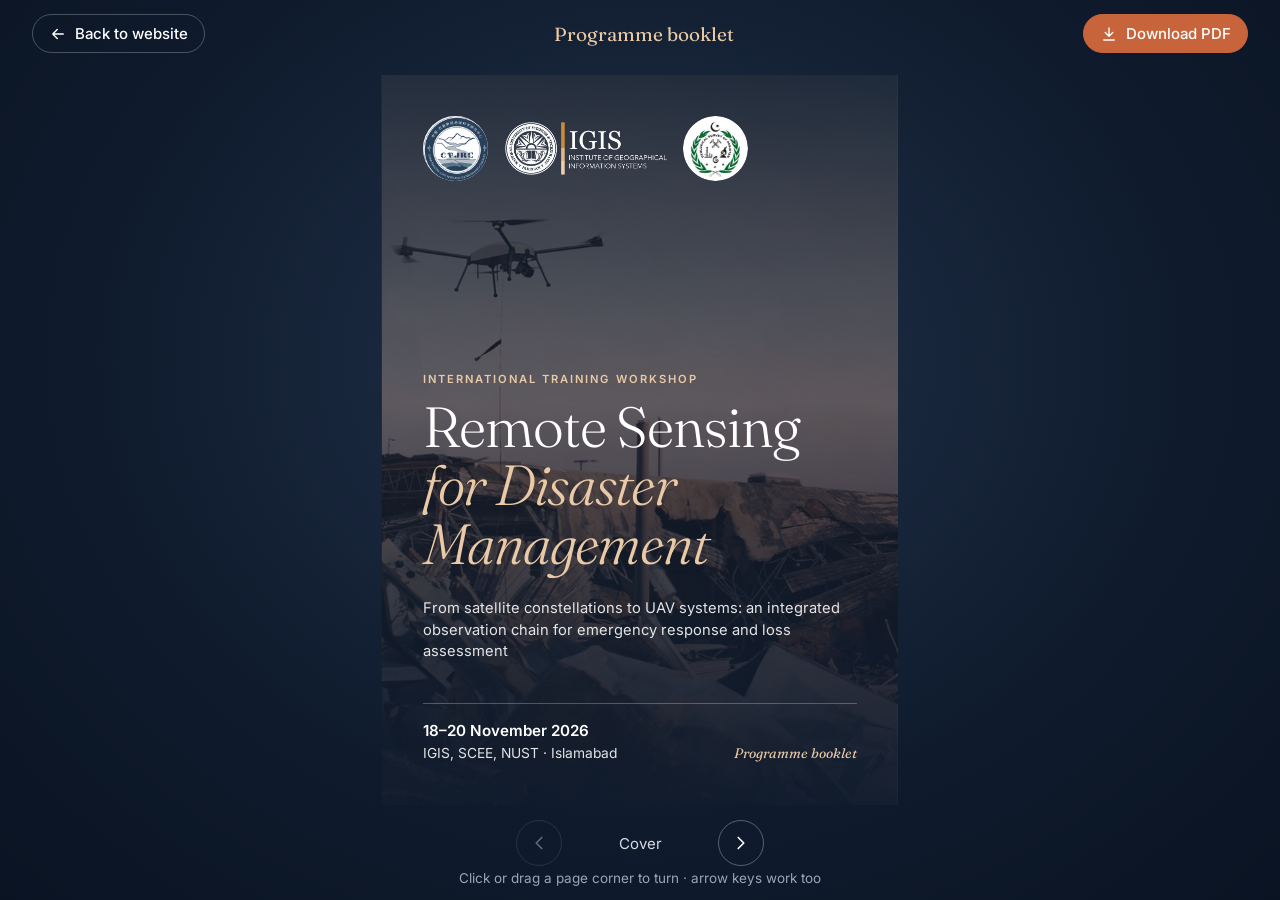
==== booklet/index.html @ c7e0abee "Add the Geological Survey of Pakistan logo Shown as a round seal beside the CPJRC and IGIS logos in " ====
<!DOCTYPE html>
<html lang="en">
<head>
  <meta charset="UTF-8">
  <meta name="viewport" content="width=device-width, initial-scale=1">
  <title>Programme Booklet · Remote Sensing for Disaster Management 2026</title>
  <meta name="description" content="Flip through the programme booklet for the SCEE-IGIS, NUST × CPJRC training workshop on Remote Sensing for Disaster Management, 18–20 November 2026.">
  <meta name="theme-color" content="#0f1b2d">
  <link rel="icon" href="../assets/cpjrc-logo.png">
  <link rel="preconnect" href="https://fonts.googleapis.com">
  <link rel="preconnect" href="https://fonts.gstatic.com" crossorigin>
  <link href="https://fonts.googleapis.com/css2?family=Fraunces:ital,opsz,wght@0,9..144,300;0,9..144,400;0,9..144,500;1,9..144,300;1,9..144,400&family=Inter:wght@400;500;600&display=swap" rel="stylesheet">
  <link rel="stylesheet" href="booklet.css">
  <script src="vendor/page-flip.browser.js" defer></script>
  <script src="booklet.js" defer></script>
</head>
<body>
  <header class="bar">
    <a class="bar__back" href="../#programme">
      <svg viewBox="0 0 24 24" aria-hidden="true"><path d="M19 12H5m6 6-6-6 6-6"/></svg>
      <span>Back to website</span>
    </a>
    <p class="bar__title">Programme booklet</p>
    <a class="bar__pdf" href="programme-booklet.pdf" download>
      <svg viewBox="0 0 24 24" aria-hidden="true"><path d="M12 4v11m-5-5 5 5 5-5M5 20h14"/></svg>
      <span>Download PDF</span>
    </a>
  </header>

  <main class="stage">
    <div class="book-frame">
    <div class="book" id="book">

      <!-- 1 · Cover -->
      <section class="page page--cover" data-density="hard">
        <div class="page__in">
          <div class="cover__logos">
            <img src="../assets/cpjrc-logo.png" alt="CPJRC logo">
            <img src="../assets/igis-logo-white.png" alt="IGIS, NUST logo">
            <img class="logo-gsp" src="../assets/gsp-logo.png" alt="GSP, Geological Survey of Pakistan logo">
          </div>
          <p class="cover__eyebrow">International Training Workshop</p>
          <h1 class="cover__title">Remote Sensing <em>for Disaster Management</em></h1>
          <p class="cover__sub">From satellite constellations to UAV systems: an integrated observation chain for emergency response and loss assessment</p>
          <div class="cover__foot">
            <p><b>18–20 November 2026</b><br>IGIS, SCEE, NUST · Islamabad</p>
            <p class="cover__tag">Programme booklet</p>
          </div>
        </div>
      </section>

      <!-- 2 · Welcome -->
      <section class="page">
        <div class="page__in">
          <p class="kicker">Welcome</p>
          <h2>Two scales. One observation chain.</h2>
          <p class="lede">During a monsoon flood, responders need two answers at once: <em>how far has the water spread, and who is affected?</em> Then: <em>which embankments breached, which bridges failed, how many homes are lost?</em></p>
          <blockquote>No single sensing platform can address both. Used in a deliberate sequence, satellites and UAVs create an observation chain far more effective than either alone.</blockquote>
          <p>Over two and a half days you will work through that chain, using openly licensed satellite data, browser-based cloud computing and standard commercial UAVs, all reproducible with equipment ordinarily available to a Pakistani institution.</p>
          <h3>By the close of Day 3 you will have produced</h3>
          <ol class="produce">
            <li><b>A flood extent map</b> from Sentinel-1 SAR</li>
            <li><b>An exposure table</b> of population, cropland and roads</li>
            <li><b>A UAV orthomosaic and DSM</b> from imagery you helped fly</li>
            <li><b>A damage assessment</b> quantified from that model</li>
            <li><b>A rapid situation brief</b> for an emergency operations centre</li>
          </ol>
        </div>
        <footer class="folio"><span>2</span><span>Welcome</span></footer>
      </section>

      <!-- 3 · At a glance -->
      <section class="page">
        <div class="page__in">
          <p class="kicker">Programme at a glance</p>
          <h2>From the wide view to the close-up.</h2>
          <div class="glance">
            <div class="glance__day">
              <p class="glance__num">01</p>
              <div>
                <p class="glance__date">Wednesday 18 November · 08:30–17:00</p>
                <h3>Foundations, wide-area assessment &amp; mission design</h3>
                <p>Modules 1–3 · Lab 0 · Lab 1A/1B flood mapping and exposure · Lab 2 flight planning</p>
              </div>
            </div>
            <div class="glance__day">
              <p class="glance__num">02</p>
              <div>
                <p class="glance__date">Thursday 19 November · 08:30–17:00</p>
                <h3>Field operations &amp; UAV data processing</h3>
                <p>Field flights at the NUST field site · Lab 3A photogrammetry · Lab 3B 3D modelling and damage quantification</p>
              </div>
            </div>
            <div class="glance__day">
              <p class="glance__num">03</p>
              <div>
                <p class="glance__date">Friday 20 November · 09:00–12:15</p>
                <h3>Integration, case studies &amp; rapid-response simulation</h3>
                <p>Module 4 · three Pakistani case studies · capstone simulation · closing and certificates</p>
              </div>
            </div>
          </div>
          <dl class="facts">
            <div><dt>2½</dt><dd>days</dd></div>
            <div><dt>15</dt><dd>contact hours</dd></div>
            <div><dt>30</dt><dd>participants</dd></div>
            <div><dt>4</dt><dd>expert lecturers</dd></div>
          </dl>
        </div>
        <footer class="folio"><span>3</span><span>At a glance</span></footer>
      </section>

      <!-- 4 · Day 1 morning -->
      <section class="page">
        <div class="page__in">
          <p class="kicker">Day 1 · Wednesday 18 November</p>
          <h2>Foundations &amp; wide-area assessment <span class="h2-sub">Morning</span></h2>
          <ol class="sched">
            <li class="sched__break"><time>08:30</time><div><b>Registration and tea</b><p>Badge collection, laptop check and Earth Engine login verification.</p></div></li>
            <li><time>09:00</time><div><b>Opening ceremony</b><p>Welcome address, inauguration and course objectives.</p></div></li>
            <li><time>09:20</time><div><b>Module 1 · Foundations of remote sensing across scales</b><p>Passive and active sensing; the resolution quartet; swath versus resolution; what “large-scale” changes; the observation continuum from satellites to ground surveys; Earth observation across the disaster management cycle.</p></div></li>
            <li><time>10:10</time><div><b>Module 2 · Data access and international emergency mapping</b><p>Sentinel, Landsat, MODIS, VIIRS, GPM IMERG and global DEMs; Analysis-Ready Data; Copernicus Data Space and the Earth Engine catalogue; the International Charter, Copernicus EMS, Sentinel Asia and UN-SPIDER, and how a Pakistani agency requests activation.</p></div></li>
            <li class="sched__break"><time>10:55</time><div><b>Tea break</b></div></li>
            <li><time>11:10</time><div><b>Module 3 · UAV systems, regulation and payloads</b><p>UAV system composition; fixed-wing, multirotor and VTOL platforms; optical, multispectral, thermal and LiDAR payloads; regulations, authorities and operating procedures in Pakistan.</p></div></li>
            <li class="sched__break"><time>12:00</time><div><b>Lunch and prayers</b></div></li>
          </ol>
        </div>
        <footer class="folio"><span>4</span><span>Day 1</span></footer>
      </section>

      <!-- 5 · Day 1 afternoon -->
      <section class="page">
        <div class="page__in">
          <p class="kicker">Day 1 · Wednesday 18 November</p>
          <h2>Mapping the flood &amp; planning the flight <span class="h2-sub">Afternoon</span></h2>
          <ol class="sched">
            <li><time>13:30</time><div><b>Lab 0 · Environment check</b><p>Earth Engine Code Editor orientation, shared scripts, a first run and login troubleshooting. Offline data package for anyone without access.</p></div></li>
            <li><time>14:00</time><div><b>Lab 1A · Rapid flood mapping from Sentinel-1 SAR</b><p>Pre- and post-event VV imagery, speckle filtering, change-detection ratio and thresholding, terrain masking with slope and HAND. Output: flood extent for the 2022 Sindh floods.</p></div></li>
            <li class="sched__break"><time>15:30</time><div><b>Tea break</b></div></li>
            <li><time>15:45</time><div><b>Lab 1B · Exposure and impact quantification</b><p>Flood extent against WorldPop, ESA WorldCover and OpenStreetMap to build a district-wise exposure table; error sources and where they justify an aerial survey.</p></div></li>
            <li><time>16:20</time><div><b>Lab 2 · Flight planning and mission design</b><p>Area, sensor, overlap, ground sample distance and safety; avoiding restricted airspace; altitude, speed and route generation. Each group plans the mission it flies on Day 2.</p></div></li>
            <li class="sched__break"><time>17:00</time><div><b>Close of Day 1</b><p>Field safety and pre-flight briefing issued.</p></div></li>
          </ol>
        </div>
        <footer class="folio"><span>5</span><span>Day 1</span></footer>
      </section>

      <!-- 6 · Day 2 -->
      <section class="page">
        <div class="page__in">
          <p class="kicker">Day 2 · Thursday 19 November</p>
          <h2>Field operations &amp; UAV data processing</h2>
          <ol class="sched">
            <li><time>08:30</time><div><b>Transfer and pre-flight briefing</b><p>To the NUST field site. Airspace, weather and safety limits, crew roles and go/no-go; aircraft checks and ground control layout.</p></div></li>
            <li class="sched__field"><time>09:00</time><div><b>Field practical · UAV flight operations</b><p>Supervised stations: manual handling, emergency take-off and landing, return-to-home; the planned mission; orthophoto, oblique and thermal acquisition; GCP survey.</p></div></li>
            <li><time>11:30</time><div><b>Data offload and quality check</b><p>Coverage, overlap and image quality; flight log; transfer to workstations.</p></div></li>
            <li class="sched__break"><time>12:00</time><div><b>Lunch and prayers</b><p>Return to IGIS.</p></div></li>
            <li><time>13:30</time><div><b>Lab 3A · Photogrammetric processing</b><p>POS data, pre-processing, alignment, dense reconstruction, DSM and orthomosaic, georeferencing and accuracy.</p></div></li>
            <li class="sched__break"><time>15:15</time><div><b>Tea break</b></div></li>
            <li><time>15:30</time><div><b>Lab 3B · 3D modelling and damage quantification</b><p>Oblique modelling; change detection between epochs; landslide displacement; building damage and road length, reconciled with the Lab 1 exposure table.</p></div></li>
          </ol>
          <p class="aside">If weather or airspace prevents flying, a pre-flown reference dataset keeps the labs on schedule.</p>
        </div>
        <footer class="folio"><span>6</span><span>Day 2</span></footer>
      </section>

      <!-- 7 · Day 3 -->
      <section class="page">
        <div class="page__in">
          <p class="kicker">Day 3 · Friday 20 November · half day</p>
          <h2>Integration, case studies &amp; rapid response</h2>
          <ol class="sched">
            <li><time>09:00</time><div><b>Module 4 · Integrating the observation chain</b><p>Nested assessment from satellite screening to UAV tasking and ground validation; handover points, authority and latency; uncertainty and defensible figures.</p></div></li>
            <li><time>09:35</time><div><b>Applied case studies</b><p>Attabad Lake flood risk · Shisper Lake GLOF with HEC-RAS 2D · Jhang riverine flooding, ENSO and the monsoon.</p></div></li>
            <li class="sched__break"><time>10:15</time><div><b>Tea break</b><p>Scenario cards and data packages distributed.</p></div></li>
            <li class="sched__field"><time>10:30</time><div><b>Capstone · Rapid-response simulation</b><p>Six groups, 45 minutes, a four-slide brief: event footprint, exposure table, UAV tasking plan and confidence statement. Scenarios include Dera Ghazi Khan floods, a Hunza GLOF, a Muzaffarabad earthquake, Tharparkar drought, Karachi urban flooding and Sindh reconstruction.</p></div></li>
            <li><time>11:45</time><div><b>Communication, summary and closing</b><p>Pak-NSDI and data sharing; self-study packages and online clinic; remarks by dignitaries, certificates and group photograph.</p></div></li>
            <li class="sched__break"><time>12:15</time><div><b>Close</b><p>Ahead of Friday congregational prayers.</p></div></li>
          </ol>
        </div>
        <footer class="folio"><span>7</span><span>Day 3</span></footer>
      </section>

      <!-- 8 · Learning outcomes -->
      <section class="page">
        <div class="page__in">
          <p class="kicker">Learning outcomes</p>
          <h2>What you’ll be able to do.</h2>
          <ol class="outcomes">
            <li>Choose platform, sensor and resolution for a hazard and reporting scale.</li>
            <li>Access free satellite archives and request international emergency mapping.</li>
            <li>Map flood extent from Sentinel-1 SAR and quantify exposure.</li>
            <li>Select a UAV platform and payload against mission requirements.</li>
            <li>Follow Pakistan’s UAV regulations, permissions and flight-safety procedures.</li>
            <li>Plan and fly a survey mission for orthophoto, oblique and thermal data.</li>
            <li>Process imagery to an orthomosaic, a DSM and an oblique 3D model.</li>
            <li>Quantify damage and reconcile it with satellite exposure estimates.</li>
            <li>Design a nested multi-scale workflow with stated uncertainty.</li>
            <li>Deliver a rapid situation brief under time pressure.</li>
          </ol>
        </div>
        <footer class="folio"><span>8</span><span>Outcomes</span></footer>
      </section>

      <!-- 9 · Expert lecturers -->
      <section class="page">
        <div class="page__in">
          <p class="kicker">Expert lecturers</p>
          <h2>Your lecturers.</h2>
          <ul class="people">
            <li><span class="mono">NY</span><div><b>Dr. NIE Yong</b><i>Professor · Institute of Mountain Hazards and Environment (IMHE), CAS</i><p>Director, Mountain Science Data Center. Glacier and glacial lake hazards and remote sensing; 50+ papers including ESI highly cited work; risk assessment for the China–Pakistan Economic Corridor.</p></div></li>
            <li><span class="mono">WW</span><div><b>Engr. WANG Wen</b><i>Assistant Engineer · Mountain Science Data Center, IMHE, CAS</i><p>Remote sensing for mountain hazards and the cryosphere; extensive UAV fieldwork and processing, from flight planning to orthomosaics, DEMs and 3D models.</p></div></li>
            <li><img class="mono" src="../assets/people/javed-iqbal.jpg" alt="Dr. Javed Iqbal"><div><b>Dr. Javed Iqbal</b><i>Professor · SCEE – IGIS, NUST</i><p>Three decades in GIS, remote sensing and hazard mapping of landslides, glacier avalanches and flash floods; 200+ scholarly contributions.</p></div></li>
            <li><span class="mono">SK</span><div><b>Dr. Shahid Nawaz Khan</b><i>Assistant Professor · SCEE – IGIS, NUST</i><p>Explainable machine learning for Earth observation, SAR–optical fusion, Earth Engine and UAV remote sensing; FAA Part 107 remote pilot.</p></div></li>
          </ul>
        </div>
        <footer class="folio"><span>9</span><span>Lecturers</span></footer>
      </section>

      <!-- 10 · Before you arrive -->
      <section class="page">
        <div class="page__in">
          <p class="kicker">Before you arrive</p>
          <h2>Come ready to work.</h2>
          <p>The schedule is compressed, so there is no slack to recover from a failed login on the day.</p>
          <ul class="check">
            <li><b>Google Earth Engine access</b> registered and verified with a linked Cloud project. Allow 7–10 days.</li>
            <li><b>Laptop with Google Chrome.</b></li>
            <li><b>QGIS 3.34 LTR</b> installed, with 5 GB free disk space.</li>
            <li><b>UAV ground-station app</b> on a charged phone or tablet, with a cable.</li>
            <li><b>Field clothing for Day 2:</b> closed-toe shoes, sun protection and a hat.</li>
            <li><b>Pre-reading pack</b>, circulated two weeks ahead.</li>
            <li><b>Signed field-safety acknowledgement</b>, handed in at registration.</li>
          </ul>
        </div>
        <footer class="folio"><span>10</span><span>Preparation</span></footer>
      </section>

      <!-- 11 · Venue & notes -->
      <section class="page">
        <div class="page__in">
          <p class="kicker">Venue &amp; contact</p>
          <h2>Where to find us.</h2>
          <div class="places">
            <div><i>Lectures &amp; labs · all three days</i><b>Institute of Geographical Information Systems</b><p>SCEE, NUST Sector H-12, Islamabad 44000</p></div>
            <div><i>UAV flights · Day 2 morning</i><b>NUST Field Site</b><p>Near the Saddle Club, NUST H-12 · transfer from IGIS at 08:30</p></div>
          </div>
          <p class="contact"><b>NUST_CPJRC_WRKSHP@igis.nust.edu.pk</b><br>051 886 4479</p>
          <p class="notes__label">Notes</p>
          <div class="notes" aria-hidden="true"></div>
        </div>
        <footer class="folio"><span>11</span><span>Venue</span></footer>
      </section>

      <!-- 12 · Back cover -->
      <section class="page page--cover page--back" data-density="hard">
        <div class="page__in">
          <p class="back__label">Jointly organized by</p>
          <div class="cover__logos cover__logos--back">
            <img src="../assets/cpjrc-logo.png" alt="CPJRC logo">
            <img src="../assets/igis-logo-white.png" alt="IGIS, NUST logo">
            <img class="logo-gsp" src="../assets/gsp-logo.png" alt="GSP, Geological Survey of Pakistan logo">
          </div>
          <p class="back__line">China–Pakistan Joint Research Center on Earth Sciences<br>Institute of Geographical Information Systems, School of Civil and Environmental Engineering, NUST<br>Geological Survey of Pakistan</p>
          <p class="back__url">nustcpjrcworkshopseries.github.io</p>
        </div>
      </section>

    </div>
    </div>
  </main>

  <nav class="controls" aria-label="Booklet pages">
    <button type="button" id="prev" aria-label="Previous page"><svg viewBox="0 0 24 24" aria-hidden="true"><path d="m15 18-6-6 6-6"/></svg></button>
    <p id="pageinfo" aria-live="polite">Cover</p>
    <button type="button" id="next" aria-label="Next page"><svg viewBox="0 0 24 24" aria-hidden="true"><path d="m9 18 6-6-6-6"/></svg></button>
  </nav>
  <p class="hint">Click or drag a page corner to turn · arrow keys work too</p>
</body>
</html>
---- booklet/booklet.css ----
/* ==========================================================
   Programme booklet — flipbook + print
   Text inside pages is sized in cqw so it scales with the page.
   ========================================================== */

:root {
  --ink: #0f1b2d;
  --ink-2: #1c2b42;
  --text: #2a3445;
  --muted: #525d6b;
  --line: #e4e0d8;
  --paper: #fdfbf7;
  --accent: #c8643b;
  --accent-dark: #a94f2b;
  --accent-soft: #f6e3d7;
  --sand: #e9c9a6;
  --serif: "Fraunces", Georgia, "Times New Roman", serif;
  --sans: "Inter", system-ui, -apple-system, "Segoe UI", Roboto, sans-serif;
}

*, *::before, *::after { box-sizing: border-box; }

html, body { margin: 0; height: 100%; }
body {
  font-family: var(--sans); color: #e6e9ef;
  background: radial-gradient(ellipse at 50% 40%, #22324b 0%, #0f1b2d 60%, #0a1322 100%) fixed;
  display: flex; flex-direction: column; min-height: 100dvh; overflow-x: hidden;
  -webkit-font-smoothing: antialiased;
}
svg { fill: none; stroke: currentColor; stroke-width: 1.8; stroke-linecap: round; stroke-linejoin: round; }

/* ---------- Top bar ---------- */
.bar { display: flex; align-items: center; justify-content: space-between; gap: 12px; padding: 14px clamp(16px, 3vw, 32px); }
.bar a { display: inline-flex; align-items: center; gap: 8px; color: #fff; text-decoration: none; font-size: 15px; font-weight: 500; padding: 9px 16px; border-radius: 999px; border: 1px solid rgba(255,255,255,.25); transition: background .2s, border-color .2s; }
.bar a:hover { background: rgba(255,255,255,.08); border-color: rgba(255,255,255,.5); }
.bar a svg { width: 18px; height: 18px; }
.bar .bar__pdf { background: var(--accent); border-color: var(--accent); }
.bar .bar__pdf:hover { background: var(--accent-dark); border-color: var(--accent-dark); }
.bar__title { margin: 0; font-family: var(--serif); font-size: 19px; color: var(--sand); }

/* ---------- Stage ---------- */
.stage { flex: 1; display: grid; place-items: center; padding: 8px 16px; min-height: 0; }
.book-frame {
  /* two A5 pages side by side, fitted to the viewport; the flipbook fills this width */
  width: min(calc(100vw - 32px), calc((100dvh - 170px) * 1.414), 1240px);
  transition: transform .7s ease;
}
/* centre the closed book on its front and back covers */
.book-frame.is-start { transform: translateX(-25%); }
.book-frame.is-end { transform: translateX(25%); }

.controls { display: flex; align-items: center; justify-content: center; gap: 18px; padding: 10px 0 4px; }
.controls button { width: 46px; height: 46px; border-radius: 50%; border: 1px solid rgba(255,255,255,.3); background: transparent; color: #fff; cursor: pointer; display: grid; place-items: center; transition: background .2s; }
.controls button:hover:not(:disabled) { background: rgba(255,255,255,.1); }
.controls button:disabled { opacity: .35; cursor: default; }
.controls svg { width: 22px; height: 22px; }
.controls p { margin: 0; min-width: 120px; text-align: center; font-size: 15px; color: #d6dbe3; font-variant-numeric: tabular-nums; }
.hint { margin: 0 0 14px; text-align: center; font-size: 13.5px; color: #9aa5b5; }

/* single pages on tall screens (phones, portrait tablets) */
@media (orientation: portrait) {
  .book-frame { width: min(calc(100vw - 24px), calc((100dvh - 170px) / 1.414), 640px); }
}

@media (max-width: 700px) {
  .bar a span { display: none; }
  .bar a { padding: 10px; }
  .hint { display: none; }
}

/* ---------- Pages ---------- */
.page {
  background: var(--paper); color: var(--text);
  container-type: size; overflow: hidden; position: relative;
}
.page__in { position: absolute; inset: 0; padding: 7.5cqw 7.5cqw 10cqw; font-size: 2.55cqw; line-height: 1.45; }

/* subtle gutter shading so spreads read like paper */
.page:not(.page--cover)::after { content: ""; position: absolute; inset: 0; pointer-events: none; }
.stf__item.--left .page:not(.page--cover)::after, .page.--left:not(.page--cover)::after { background: linear-gradient(270deg, rgba(15,27,45,.10), rgba(15,27,45,0) 8%); }
.stf__item.--right .page:not(.page--cover)::after, .page.--right:not(.page--cover)::after { background: linear-gradient(90deg, rgba(15,27,45,.10), rgba(15,27,45,0) 8%); }

.page h2 { font-family: var(--serif); font-weight: 400; color: var(--ink); font-size: 2.3em; line-height: 1.1; letter-spacing: -.01em; margin: 0 0 .7em; }
.h2-sub { display: block; font-family: var(--sans); font-size: .4em; letter-spacing: .14em; text-transform: uppercase; color: var(--accent); font-weight: 600; margin-top: .55em; }
.page h3 { font-size: .82em; letter-spacing: .14em; text-transform: uppercase; color: var(--ink); font-weight: 600; margin: 1.6em 0 .8em; }
.page p { margin: 0 0 .8em; }
.page b { color: var(--ink); font-weight: 600; }
.kicker { font-size: .8em; letter-spacing: .16em; text-transform: uppercase; color: var(--accent); font-weight: 600; margin-bottom: 1em !important; }

.folio { position: absolute; left: 7.5cqw; right: 7.5cqw; bottom: 4.5cqw; display: flex; justify-content: space-between; font-size: 2.1cqw; color: #8a93a0; letter-spacing: .08em; text-transform: uppercase; border-top: 1px solid var(--line); padding-top: 1.6cqw; }
.folio span:first-child { font-family: var(--serif); font-size: 1.2em; letter-spacing: 0; color: var(--accent); }

/* Welcome */
.lede { font-size: 1.08em; }
.lede em { font-family: var(--serif); font-style: italic; color: var(--ink); }
.page blockquote { margin: 1em 0 1.1em; padding-left: 1em; border-left: 2px solid var(--accent); font-family: var(--serif); font-size: 1.22em; line-height: 1.4; color: var(--ink); }
.produce { list-style: none; counter-reset: p; margin: 0; padding: 0; }
.produce li { counter-increment: p; position: relative; padding: .45em 0 .45em 2.2em; border-top: 1px solid var(--line); }
.produce li::before { content: counter(p); position: absolute; left: 0; top: .32em; width: 1.6em; height: 1.6em; border-radius: 50%; border: 1px solid var(--accent); color: var(--accent); font-family: var(--serif); display: grid; place-items: center; font-size: .9em; }

/* At a glance */
.glance__day { display: grid; grid-template-columns: 3.2em 1fr; gap: .4em; padding: 1em 0; border-top: 1px solid var(--line); }
.glance__num { font-family: var(--serif); font-weight: 300; font-size: 2.4em; line-height: .9; color: var(--accent); margin: 0 !important; }
.glance__date { font-size: .82em; letter-spacing: .06em; text-transform: uppercase; color: var(--accent-dark); font-weight: 600; margin-bottom: .3em !important; }
.glance h3 { font-family: var(--serif); font-size: 1.25em; letter-spacing: 0; text-transform: none; font-weight: 500; margin: 0 0 .35em; line-height: 1.25; }
.glance__day p:last-child { color: var(--muted); font-size: .95em; margin: 0; }
.facts { display: grid; grid-template-columns: repeat(4, 1fr); margin: 1.2em 0 0; border-top: 1px solid var(--line); padding-top: 1em; }
.facts div { text-align: center; }
.facts dt { font-family: var(--serif); font-weight: 300; font-size: 2.2em; color: var(--accent); line-height: 1; }
.facts dd { margin: .3em 0 0; font-size: .85em; color: var(--muted); }

/* Schedules */
.sched { list-style: none; margin: 0; padding: 0; }
.sched li { display: grid; grid-template-columns: 3.7em 1fr; gap: .6em; padding: .52em 0; border-top: 1px solid var(--line); }
.sched time { font-variant-numeric: tabular-nums; font-weight: 600; color: var(--accent-dark); font-size: .95em; padding-top: .05em; }
.sched b { display: block; line-height: 1.3; }
.sched p { margin: .2em 0 0; color: var(--muted); font-size: .9em; line-height: 1.42; }
.sched__break { color: var(--muted); }
.sched__break b { color: var(--muted); font-weight: 500; }
.sched__break time { color: #8a93a0; font-weight: 500; }
.sched__field { background: linear-gradient(90deg, var(--accent-soft), rgba(246,227,215,0) 85%); margin: 0 -.6em; padding-left: .6em !important; padding-right: .6em !important; border-radius: 6px; }
.aside { margin-top: .6em !important; font-size: .88em; color: var(--muted); font-style: italic; }

/* Outcomes */
.outcomes { list-style: none; counter-reset: o; margin: 0; padding: 0; }
.outcomes li { counter-increment: o; position: relative; padding: .62em 0 .62em 2.4em; border-top: 1px solid var(--line); }
.outcomes li::before { content: counter(o, decimal-leading-zero); position: absolute; left: 0; top: .42em; font-family: var(--serif); font-size: 1.3em; color: var(--accent); }

/* People */
.people { list-style: none; margin: 0; padding: 0; }
.people li { display: grid; grid-template-columns: 4.6em 1fr; gap: 1em; align-items: start; padding: .9em 0; border-top: 1px solid var(--line); }
/* avatar: photo or initials, 4.6em across */
.people .mono { width: 4.6em; height: 4.6em; border-radius: 50%; background: var(--accent-soft); color: var(--accent-dark); display: grid; place-items: center; font-family: var(--serif); object-fit: cover; object-position: center 30%; }
.people span.mono { font-size: 1.5em; width: 3.07em; height: 3.07em; }
.people b { display: block; font-family: var(--serif); font-weight: 500; font-size: 1.25em; }
.people i { display: block; font-style: normal; font-size: .88em; color: var(--accent-dark); margin: .15em 0 .35em; }
.people p { margin: 0; font-size: .92em; color: var(--muted); }

/* Checklist */
.check { list-style: none; margin: 1em 0 0; padding: 0; }
.check li { position: relative; padding: .62em 0 .62em 2.1em; border-top: 1px solid var(--line); }
.check li::before { content: ""; position: absolute; left: 0; top: .72em; width: 1.2em; height: 1.2em; border: 1.5px solid var(--accent); border-radius: .3em; }

/* Venue */
.places { display: grid; gap: .2em; }
.places div { padding: .8em 0; border-top: 2px solid var(--ink); }
.places i { display: block; font-style: normal; font-size: .78em; letter-spacing: .12em; text-transform: uppercase; color: var(--accent); font-weight: 600; margin-bottom: .3em; }
.places b { display: block; font-family: var(--serif); font-weight: 500; font-size: 1.25em; }
.places p { margin: .2em 0 0; color: var(--muted); }
.contact { margin-top: .8em !important; padding: .8em 1em; background: var(--accent-soft); border-radius: .6em; font-size: .95em; }
.notes__label { margin: 1.3em 0 .2em !important; font-size: .8em; letter-spacing: .16em; text-transform: uppercase; color: var(--accent); font-weight: 600; }
.notes { height: 9em; background: repeating-linear-gradient(180deg, transparent 0 1.75em, #d9d2c5 1.75em calc(1.75em + 1px)); }

/* ---------- Covers ---------- */
.page--cover { background: var(--ink); color: #fff; }
.page--cover:not(.page--back) {
  background:
    linear-gradient(180deg, rgba(15,27,45,.9) 0%, rgba(15,27,45,.62) 45%, rgba(15,27,45,.97) 100%),
    url("../assets/hero.jpg") 35% 30% / cover no-repeat, var(--ink);
}
.page--cover .page__in { display: flex; flex-direction: column; padding: 8cqw; }
.cover__logos { display: flex; gap: 4.5cqw; align-items: center; align-self: flex-start; }
.cover__logos img { height: 12.5cqw; width: auto; }
.cover__logos img:first-child { border-radius: 50%; background: #fff; }
.cover__logos img + img { height: 10.5cqw; }
.cover__logos { gap: 3.2cqw; }
.cover__logos img.logo-gsp { height: 12.5cqw; border-radius: 50%; }
.cover__eyebrow { margin: auto 0 1em !important; font-size: .85em; letter-spacing: .18em; text-transform: uppercase; color: var(--sand); font-weight: 600; }
.cover__title { font-family: var(--serif); font-weight: 300; font-size: 4.3em; line-height: 1.03; letter-spacing: -.02em; margin: 0 0 .45em; color: #fff; }
.cover__title em { display: block; font-style: italic; color: var(--sand); }
.cover__sub { font-size: 1.12em; color: rgba(255,255,255,.88); max-width: 30em; }
.cover__foot { display: flex; justify-content: space-between; align-items: flex-end; gap: 1em; margin-top: 2.2em; padding-top: 1.2em; border-top: 1px solid rgba(255,255,255,.25); }
.cover__foot p { margin: 0; font-size: 1.05em; line-height: 1.5; color: rgba(255,255,255,.88); }
.cover__foot b { color: #fff; font-weight: 600; font-size: 1.1em; }
.cover__tag { font-family: var(--serif); font-style: italic; color: var(--sand) !important; }

.page--back .page__in { justify-content: center; align-items: center; text-align: center; }
.back__label { font-size: .85em; letter-spacing: .18em; text-transform: uppercase; color: var(--sand); font-weight: 600; margin-bottom: 1.4em !important; }
.cover__logos--back { align-self: center; }
.back__line { margin-top: 1.8em !important; color: rgba(255,255,255,.85); font-size: .98em; line-height: 1.6; max-width: 28em; }
.back__url { margin-top: 2.5em !important; font-family: var(--serif); font-size: 1.15em; color: var(--sand); }

/* ---------- Before the flipbook loads / no JS ---------- */
.book:not(.stf__parent) { display: flex; flex-wrap: wrap; gap: 16px; justify-content: center; aspect-ratio: auto; }
.book:not(.stf__parent) .page { width: min(420px, 100%); aspect-ratio: 1 / 1.414; }

/* ---------- Print / PDF: one A5 page per booklet page ---------- */
@page { size: 148mm 210mm; margin: 0; }
body.is-print { background: none; display: block; }
body.is-print .bar, body.is-print .controls, body.is-print .hint { display: none; }
body.is-print .stage { display: block; padding: 0; }
body.is-print .book-frame, body.is-print .book { display: block; width: auto; }
body.is-print .page { width: 148mm !important; height: 210mm !important; aspect-ratio: auto; break-after: page; page-break-after: always; -webkit-print-color-adjust: exact; print-color-adjust: exact; }
body.is-print .page:last-child { break-after: auto; page-break-after: auto; }
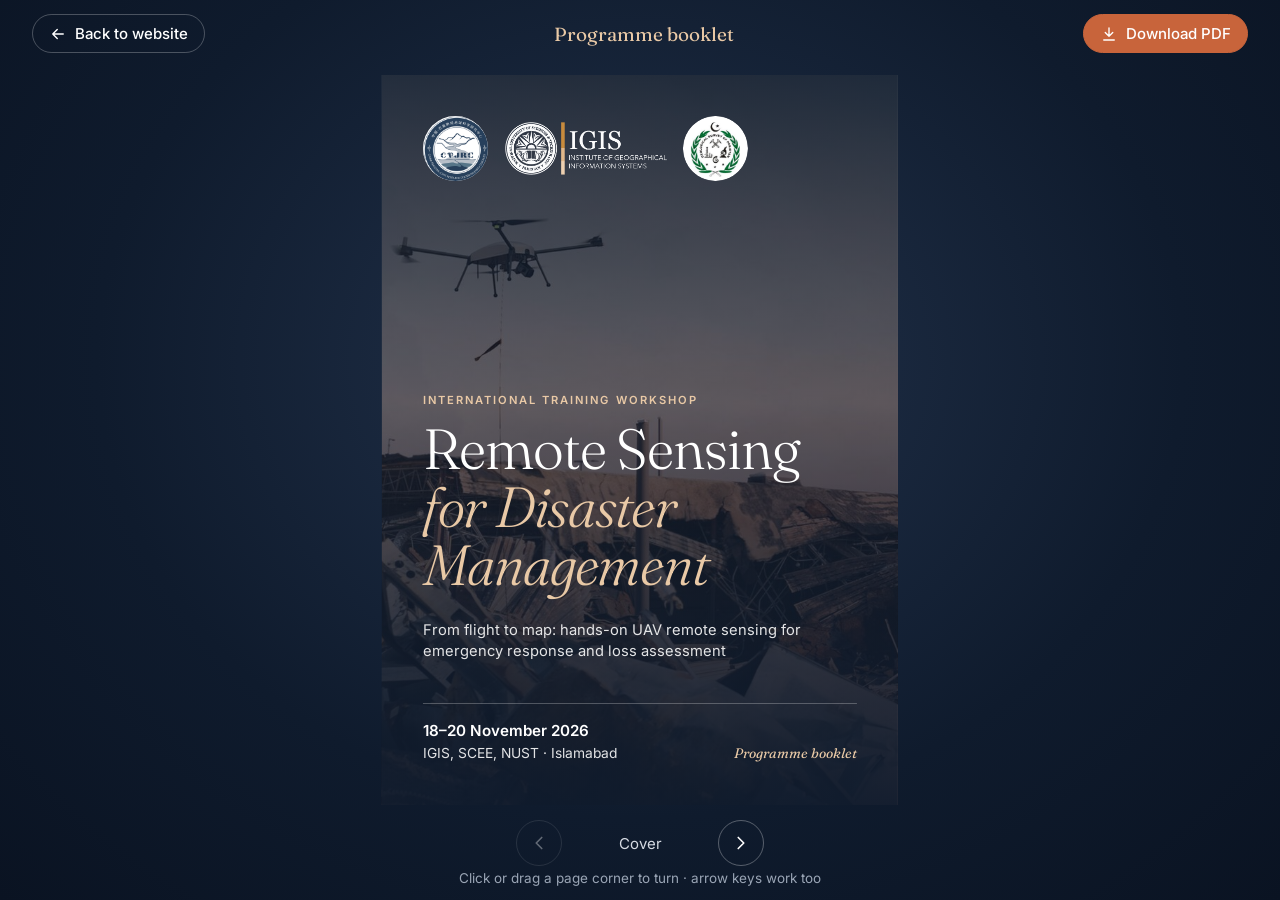
==== commit f346c1e9: "Rename Module 6 and tone down satellite wording Module 6 becomes 'Remote sensing in disaster respons" ====
--- a/booklet/index.html
+++ b/booklet/index.html
@@ -41,7 +41,7 @@
           </div>
           <p class="cover__eyebrow">International Training Workshop</p>
           <h1 class="cover__title">Remote Sensing <em>for Disaster Management</em></h1>
-          <p class="cover__sub">From satellite constellations to UAV systems: an integrated observation chain for emergency response and loss assessment</p>
+          <p class="cover__sub">From flight to map: hands-on UAV remote sensing for emergency response and loss assessment</p>
           <div class="cover__foot">
             <p><b>18–20 November 2026</b><br>IGIS, SCEE, NUST · Islamabad</p>
             <p class="cover__tag">Programme booklet</p>
@@ -53,17 +53,17 @@
       <section class="page">
         <div class="page__in">
           <p class="kicker">Welcome</p>
-          <h2>Two scales. One observation chain.</h2>
-          <p class="lede">During a monsoon flood, responders need two answers at once: <em>how far has the water spread, and who is affected?</em> Then: <em>which embankments breached, which bridges failed, how many homes are lost?</em></p>
-          <blockquote>No single sensing platform can address both. Used in a deliberate sequence, satellites and UAVs create an observation chain far more effective than either alone.</blockquote>
-          <p>Over two and a half days you will work through that chain, using openly licensed satellite data, browser-based cloud computing and standard commercial UAVs, all reproducible with equipment ordinarily available to a Pakistani institution.</p>
+          <h2>The close-up view responders need.</h2>
+          <p class="lede">During a monsoon flood, responders need answers fast: <em>which embankments breached, which bridges failed, how many homes are lost?</em></p>
+          <blockquote>Drones can reach a disaster site within hours and record it in centimetre detail, giving responders a close-up view that wide-area imagery cannot.</blockquote>
+          <p>Over two and a half days you will go from the basics of UAVs and remote sensing to planning a survey, flying it and turning the images into maps and 3D models, all reproducible with equipment ordinarily available to a Pakistani institution.</p>
           <h3>By the close of Day 3 you will have produced</h3>
           <ol class="produce">
-            <li><b>A flood extent map</b> from Sentinel-1 SAR</li>
-            <li><b>An exposure table</b> of population, cropland and roads</li>
-            <li><b>A UAV orthomosaic and DSM</b> from imagery you helped fly</li>
-            <li><b>A damage assessment</b> quantified from that model</li>
-            <li><b>A rapid situation brief</b> for an emergency operations centre</li>
+            <li><b>A flight plan</b> for a real survey mission</li>
+            <li><b>Drone imagery</b>: orthophoto, oblique and thermal</li>
+            <li><b>An orthophoto map</b> from a survey you helped fly</li>
+            <li><b>A 3D model</b> from oblique photography</li>
+            <li><b>A UAV response plan</b> from the capstone exercise</li>
           </ol>
         </div>
         <footer class="folio"><span>2</span><span>Welcome</span></footer>
@@ -78,31 +78,31 @@
             <div class="glance__day">
               <p class="glance__num">01</p>
               <div>
-                <p class="glance__date">Wednesday 18 November · 08:30–17:00</p>
-                <h3>Foundations, wide-area assessment &amp; mission design</h3>
-                <p>Modules 1–3 · Lab 0 · Lab 1A/1B flood mapping and exposure · Lab 2 flight planning</p>
+                <p class="glance__date">Wednesday 18 November · 09:15–16:00</p>
+                <h3>UAV and remote sensing basics</h3>
+                <p>Modules 1–4 · UAVs, remote sensing, disaster applications and sensors · flight planning exercise</p>
               </div>
             </div>
             <div class="glance__day">
               <p class="glance__num">02</p>
               <div>
-                <p class="glance__date">Thursday 19 November · 08:30–17:00</p>
-                <h3>Field operations &amp; UAV data processing</h3>
-                <p>Field flights at the NUST field site · Lab 3A photogrammetry · Lab 3B 3D modelling and damage quantification</p>
+                <p class="glance__date">Thursday 19 November · 09:15–16:00</p>
+                <h3>UAV data processing and practice</h3>
+                <p>Module 5 data processing · mission flights at the NUST field site · processing software practical</p>
               </div>
             </div>
             <div class="glance__day">
               <p class="glance__num">03</p>
               <div>
-                <p class="glance__date">Friday 20 November · 09:00–12:15</p>
-                <h3>Integration, case studies &amp; rapid-response simulation</h3>
-                <p>Module 4 · three Pakistani case studies · capstone simulation · closing and certificates</p>
+                <p class="glance__date">Friday 20 November · 09:15–12:15, closing 14:30</p>
+                <h3>Integration, case studies &amp; rapid response</h3>
+                <p>Module 6 · three Pakistani case studies · capstone simulation · closing ceremony after Friday prayers</p>
               </div>
             </div>
           </div>
           <dl class="facts">
             <div><dt>2½</dt><dd>days</dd></div>
-            <div><dt>15</dt><dd>contact hours</dd></div>
+            <div><dt>14</dt><dd>contact hours</dd></div>
             <div><dt>30</dt><dd>participants</dd></div>
             <div><dt>4</dt><dd>expert lecturers</dd></div>
           </dl>
@@ -114,15 +114,15 @@
       <section class="page">
         <div class="page__in">
           <p class="kicker">Day 1 · Wednesday 18 November</p>
-          <h2>Foundations &amp; wide-area assessment <span class="h2-sub">Morning</span></h2>
-          <ol class="sched">
-            <li class="sched__break"><time>08:30</time><div><b>Registration and tea</b><p>Badge collection, laptop check and Earth Engine login verification.</p></div></li>
-            <li><time>09:00</time><div><b>Opening ceremony</b><p>Welcome address, inauguration and course objectives.</p></div></li>
-            <li><time>09:20</time><div><b>Module 1 · Foundations of remote sensing across scales</b><p>Passive and active sensing; the resolution quartet; swath versus resolution; what “large-scale” changes; the observation continuum from satellites to ground surveys; Earth observation across the disaster management cycle.</p></div></li>
-            <li><time>10:10</time><div><b>Module 2 · Data access and international emergency mapping</b><p>Sentinel, Landsat, MODIS, VIIRS, GPM IMERG and global DEMs; Analysis-Ready Data; Copernicus Data Space and the Earth Engine catalogue; the International Charter, Copernicus EMS, Sentinel Asia and UN-SPIDER, and how a Pakistani agency requests activation.</p></div></li>
-            <li class="sched__break"><time>10:55</time><div><b>Tea break</b></div></li>
-            <li><time>11:10</time><div><b>Module 3 · UAV systems, regulation and payloads</b><p>UAV system composition; fixed-wing, multirotor and VTOL platforms; optical, multispectral, thermal and LiDAR payloads; regulations, authorities and operating procedures in Pakistan.</p></div></li>
-            <li class="sched__break"><time>12:00</time><div><b>Lunch and prayers</b></div></li>
+          <h2>UAV and remote sensing basics <span class="h2-sub">Morning</span></h2>
+          <ol class="sched">
+            <li class="sched__break"><time>09:00</time><div><b>Registration</b><p>Badge collection and laptop check.</p></div></li>
+            <li><time>09:15</time><div><b>Opening ceremony</b><p>Welcome address and inauguration of the workshop.</p></div></li>
+            <li><time>09:35</time><div><b>Module 1 · Introduction to UAVs</b><p>Definition, development and characteristics; system composition and principles; norms, regulations and operating procedures; choosing a remote sensing platform by flight time, altitude, speed, payload and integration.</p></div></li>
+            <li class="sched__break"><time>10:35</time><div><b>Tea break</b></div></li>
+            <li><time>10:50</time><div><b>Module 2 · Remote sensing basics</b><p>Remote sensing types and scope; fundamentals of photogrammetry; applications; software demonstration.</p></div></li>
+            <li><time>11:50</time><div><b>Module 3 · UAV remote sensing in disaster management</b><p>Risk assessment, monitoring and early warning, emergency response, and loss assessment and recovery, through practical cases; advantages over traditional methods.</p></div></li>
+            <li class="sched__break"><time>12:30</time><div><b>Lunch and prayers</b></div></li>
           </ol>
         </div>
         <footer class="folio"><span>4</span><span>Day 1</span></footer>
@@ -132,14 +132,13 @@
       <section class="page">
         <div class="page__in">
           <p class="kicker">Day 1 · Wednesday 18 November</p>
-          <h2>Mapping the flood &amp; planning the flight <span class="h2-sub">Afternoon</span></h2>
-          <ol class="sched">
-            <li><time>13:30</time><div><b>Lab 0 · Environment check</b><p>Earth Engine Code Editor orientation, shared scripts, a first run and login troubleshooting. Offline data package for anyone without access.</p></div></li>
-            <li><time>14:00</time><div><b>Lab 1A · Rapid flood mapping from Sentinel-1 SAR</b><p>Pre- and post-event VV imagery, speckle filtering, change-detection ratio and thresholding, terrain masking with slope and HAND. Output: flood extent for the 2022 Sindh floods.</p></div></li>
-            <li class="sched__break"><time>15:30</time><div><b>Tea break</b></div></li>
-            <li><time>15:45</time><div><b>Lab 1B · Exposure and impact quantification</b><p>Flood extent against WorldPop, ESA WorldCover and OpenStreetMap to build a district-wise exposure table; error sources and where they justify an aerial survey.</p></div></li>
-            <li><time>16:20</time><div><b>Lab 2 · Flight planning and mission design</b><p>Area, sensor, overlap, ground sample distance and safety; avoiding restricted airspace; altitude, speed and route generation. Each group plans the mission it flies on Day 2.</p></div></li>
-            <li class="sched__break"><time>17:00</time><div><b>Close of Day 1</b><p>Field safety and pre-flight briefing issued.</p></div></li>
+          <h2>Sensors and flight planning <span class="h2-sub">Afternoon</span></h2>
+          <ol class="sched">
+            <li><time>13:45</time><div><b>Module 4 · Sensors and data acquisition</b><p>How optical, multispectral, thermal and LiDAR sensors work; geometric correction and radiometric calibration; obtaining high-quality, usable data.</p></div></li>
+            <li class="sched__break"><time>14:45</time><div><b>Tea break</b></div></li>
+            <li class="sched__field"><time>15:00</time><div><b>Flight planning exercise</b><p>Delineating the flight area and avoiding restricted zones; altitude, speed and overlap for the sensor and terrain; automatic and manual route planning. Groups plan the mission they fly on Day 2.</p></div></li>
+            <li><time>15:45</time><div><b>Wrap-up and Q&amp;A</b><p>Recap and a preview of Day 2.</p></div></li>
+            <li class="sched__break"><time>16:00</time><div><b>Close of Day 1</b></div></li>
           </ol>
         </div>
         <footer class="folio"><span>5</span><span>Day 1</span></footer>
@@ -149,17 +148,18 @@
       <section class="page">
         <div class="page__in">
           <p class="kicker">Day 2 · Thursday 19 November</p>
-          <h2>Field operations &amp; UAV data processing</h2>
-          <ol class="sched">
-            <li><time>08:30</time><div><b>Transfer and pre-flight briefing</b><p>To the NUST field site. Airspace, weather and safety limits, crew roles and go/no-go; aircraft checks and ground control layout.</p></div></li>
-            <li class="sched__field"><time>09:00</time><div><b>Field practical · UAV flight operations</b><p>Supervised stations: manual handling, emergency take-off and landing, return-to-home; the planned mission; orthophoto, oblique and thermal acquisition; GCP survey.</p></div></li>
-            <li><time>11:30</time><div><b>Data offload and quality check</b><p>Coverage, overlap and image quality; flight log; transfer to workstations.</p></div></li>
-            <li class="sched__break"><time>12:00</time><div><b>Lunch and prayers</b><p>Return to IGIS.</p></div></li>
-            <li><time>13:30</time><div><b>Lab 3A · Photogrammetric processing</b><p>POS data, pre-processing, alignment, dense reconstruction, DSM and orthomosaic, georeferencing and accuracy.</p></div></li>
+          <h2>UAV data processing and practice</h2>
+          <ol class="sched">
+            <li class="sched__break"><time>09:00</time><div><b>Arrival and tea</b></div></li>
+            <li><time>09:15</time><div><b>Module 5 · UAV data processing</b><p>Data products and processing workflow; POS data; image preprocessing, quick stitching, registration and correction; oblique photography and mainstream 3D software, from import to modelling and output.</p></div></li>
+            <li class="sched__break"><time>10:30</time><div><b>Transfer to the NUST field site</b><p>Near the Saddle Club.</p></div></li>
+            <li class="sched__field"><time>10:45</time><div><b>Practical 1 · Mission flights</b><p>Basic operations; emergency take-off and landing; one-click return-to-home; flying the planned route; orthophoto, oblique and thermal data collection.</p></div></li>
+            <li class="sched__break"><time>12:30</time><div><b>Return to IGIS, lunch and prayers</b></div></li>
+            <li class="sched__field"><time>13:45</time><div><b>Practical 2 · Processing software</b><p>Hands-on preprocessing, orthophoto generation and oblique 3D modelling on IGIS workstations.</p></div></li>
             <li class="sched__break"><time>15:15</time><div><b>Tea break</b></div></li>
-            <li><time>15:30</time><div><b>Lab 3B · 3D modelling and damage quantification</b><p>Oblique modelling; change detection between epochs; landslide displacement; building damage and road length, reconciled with the Lab 1 exposure table.</p></div></li>
-          </ol>
-          <p class="aside">If weather or airspace prevents flying, a pre-flown reference dataset keeps the labs on schedule.</p>
+            <li><time>15:30</time><div><b>Wrap-up and Q&amp;A</b><p>Recap and a preview of Day 3. Close at 16:00.</p></div></li>
+          </ol>
+          <p class="aside">A prepared dataset keeps the processing practical on time and is the backup if weather prevents flying.</p>
         </div>
         <footer class="folio"><span>6</span><span>Day 2</span></footer>
       </section>
@@ -167,15 +167,17 @@
       <!-- 7 · Day 3 -->
       <section class="page">
         <div class="page__in">
-          <p class="kicker">Day 3 · Friday 20 November · half day</p>
+          <p class="kicker">Day 3 · Friday 20 November</p>
           <h2>Integration, case studies &amp; rapid response</h2>
           <ol class="sched">
-            <li><time>09:00</time><div><b>Module 4 · Integrating the observation chain</b><p>Nested assessment from satellite screening to UAV tasking and ground validation; handover points, authority and latency; uncertainty and defensible figures.</p></div></li>
-            <li><time>09:35</time><div><b>Applied case studies</b><p>Attabad Lake flood risk · Shisper Lake GLOF with HEC-RAS 2D · Jhang riverine flooding, ENSO and the monsoon.</p></div></li>
-            <li class="sched__break"><time>10:15</time><div><b>Tea break</b><p>Scenario cards and data packages distributed.</p></div></li>
-            <li class="sched__field"><time>10:30</time><div><b>Capstone · Rapid-response simulation</b><p>Six groups, 45 minutes, a four-slide brief: event footprint, exposure table, UAV tasking plan and confidence statement. Scenarios include Dera Ghazi Khan floods, a Hunza GLOF, a Muzaffarabad earthquake, Tharparkar drought, Karachi urban flooding and Sindh reconstruction.</p></div></li>
-            <li><time>11:45</time><div><b>Communication, summary and closing</b><p>Pak-NSDI and data sharing; self-study packages and online clinic; remarks by dignitaries, certificates and group photograph.</p></div></li>
-            <li class="sched__break"><time>12:15</time><div><b>Close</b><p>Ahead of Friday congregational prayers.</p></div></li>
+            <li class="sched__break"><time>09:00</time><div><b>Arrival and tea</b></div></li>
+            <li><time>09:15</time><div><b>Module 6 · Remote sensing in disaster response</b><p>Deciding where to look and where to fly, getting permissions quickly, turning imagery into products responders can use, and who does what.</p></div></li>
+            <li><time>09:45</time><div><b>Applied case studies</b><p>Attabad Lake flood risk · Shisper Lake outburst flood scenarios · Jhang riverine flooding and the monsoon.</p></div></li>
+            <li class="sched__break"><time>10:20</time><div><b>Short break</b><p>Scenario packs handed out.</p></div></li>
+            <li class="sched__field"><time>10:30</time><div><b>Capstone · Rapid-response simulation</b><p>Groups take a disaster scenario and prepare a short UAV response plan: what to survey and why, aircraft and sensors, a flight plan, and the products they would deliver.</p></div></li>
+            <li><time>11:30</time><div><b>Group presentations</b><p>Each group presents, with feedback from the instructors.</p></div></li>
+            <li class="sched__break"><time>12:15</time><div><b>Friday prayers and lunch</b></div></li>
+            <li><time>14:30</time><div><b>Closing ceremony</b><p>Course summary, remarks by dignitaries, certificates and group photograph.</p></div></li>
           </ol>
         </div>
         <footer class="folio"><span>7</span><span>Day 3</span></footer>
@@ -187,16 +189,15 @@
           <p class="kicker">Learning outcomes</p>
           <h2>What you’ll be able to do.</h2>
           <ol class="outcomes">
-            <li>Choose platform, sensor and resolution for a hazard and reporting scale.</li>
-            <li>Access free satellite archives and request international emergency mapping.</li>
-            <li>Map flood extent from Sentinel-1 SAR and quantify exposure.</li>
-            <li>Select a UAV platform and payload against mission requirements.</li>
-            <li>Follow Pakistan’s UAV regulations, permissions and flight-safety procedures.</li>
-            <li>Plan and fly a survey mission for orthophoto, oblique and thermal data.</li>
-            <li>Process imagery to an orthomosaic, a DSM and an oblique 3D model.</li>
-            <li>Quantify damage and reconcile it with satellite exposure estimates.</li>
-            <li>Design a nested multi-scale workflow with stated uncertainty.</li>
-            <li>Deliver a rapid situation brief under time pressure.</li>
+            <li>Explain UAV system composition and types, and choose a platform for a task.</li>
+            <li>Follow Pakistan’s UAV regulations, permissions and flight-safety practice.</li>
+            <li>Describe remote sensing types and the fundamentals of photogrammetry.</li>
+            <li>Explain how UAV remote sensing supports each stage of disaster management.</li>
+            <li>Describe how optical, multispectral, thermal and LiDAR sensors work.</li>
+            <li>Plan a UAV survey: area, altitude, speed, overlap and route.</li>
+            <li>Fly a supervised mission and collect orthophoto, oblique and thermal data.</li>
+            <li>Process UAV imagery into an orthophoto and an oblique 3D model.</li>
+            <li>Prepare a UAV response plan for a disaster scenario.</li>
           </ol>
         </div>
         <footer class="folio"><span>8</span><span>Outcomes</span></footer>
@@ -208,10 +209,10 @@
           <p class="kicker">Expert lecturers</p>
           <h2>Your lecturers.</h2>
           <ul class="people">
-            <li><span class="mono">NY</span><div><b>Dr. NIE Yong</b><i>Professor · Institute of Mountain Hazards and Environment (IMHE), CAS</i><p>Director, Mountain Science Data Center. Glacier and glacial lake hazards and remote sensing; 50+ papers including ESI highly cited work; risk assessment for the China–Pakistan Economic Corridor.</p></div></li>
-            <li><span class="mono">WW</span><div><b>Engr. WANG Wen</b><i>Assistant Engineer · Mountain Science Data Center, IMHE, CAS</i><p>Remote sensing for mountain hazards and the cryosphere; extensive UAV fieldwork and processing, from flight planning to orthomosaics, DEMs and 3D models.</p></div></li>
+            <li><img class="mono" src="../assets/people/nie-yong.jpg" alt="Dr. NIE Yong"><div><b>Dr. NIE Yong</b><i>Professor · Institute of Mountain Hazards and Environment (IMHE), CAS</i><p>Director, Mountain Science Data Center. Glacier and glacial lake hazards and remote sensing; 50+ papers including ESI highly cited work; risk assessment for the China–Pakistan Economic Corridor.</p></div></li>
+            <li><img class="mono" src="../assets/people/wang-wen.jpg" alt="Engr. WANG Wen"><div><b>Engr. WANG Wen</b><i>Assistant Engineer · Mountain Science Data Center, IMHE, CAS</i><p>Remote sensing for mountain hazards and the cryosphere; extensive UAV fieldwork and processing, from flight planning to orthomosaics, DEMs and 3D models.</p></div></li>
             <li><img class="mono" src="../assets/people/javed-iqbal.jpg" alt="Dr. Javed Iqbal"><div><b>Dr. Javed Iqbal</b><i>Professor · SCEE – IGIS, NUST</i><p>Three decades in GIS, remote sensing and hazard mapping of landslides, glacier avalanches and flash floods; 200+ scholarly contributions.</p></div></li>
-            <li><span class="mono">SK</span><div><b>Dr. Shahid Nawaz Khan</b><i>Assistant Professor · SCEE – IGIS, NUST</i><p>Explainable machine learning for Earth observation, SAR–optical fusion, Earth Engine and UAV remote sensing; FAA Part 107 remote pilot.</p></div></li>
+            <li><img class="mono" src="../assets/people/shahid-nawaz-khan.jpg" alt="Dr. Shahid Nawaz Khan"><div><b>Dr. Shahid Nawaz Khan</b><i>Assistant Professor · SCEE – IGIS, NUST</i><p>Explainable machine learning for Earth observation, SAR–optical fusion, Earth Engine and UAV remote sensing; FAA Part 107 remote pilot.</p></div></li>
           </ul>
         </div>
         <footer class="folio"><span>9</span><span>Lecturers</span></footer>
@@ -222,14 +223,13 @@
         <div class="page__in">
           <p class="kicker">Before you arrive</p>
           <h2>Come ready to work.</h2>
-          <p>The schedule is compressed, so there is no slack to recover from a failed login on the day.</p>
+          <p>The schedule is compressed, so please have these ready before Day 1.</p>
           <ul class="check">
-            <li><b>Google Earth Engine access</b> registered and verified with a linked Cloud project. Allow 7–10 days.</li>
-            <li><b>Laptop with Google Chrome.</b></li>
+            <li><b>A laptop</b> for demonstrations and exercises.</li>
             <li><b>QGIS 3.34 LTR</b> installed, with 5 GB free disk space.</li>
             <li><b>UAV ground-station app</b> on a charged phone or tablet, with a cable.</li>
             <li><b>Field clothing for Day 2:</b> closed-toe shoes, sun protection and a hat.</li>
-            <li><b>Pre-reading pack</b>, circulated two weeks ahead.</li>
+            <li><b>Pre-reading pack</b>, circulated in advance.</li>
             <li><b>Signed field-safety acknowledgement</b>, handed in at registration.</li>
           </ul>
         </div>
@@ -243,7 +243,7 @@
           <h2>Where to find us.</h2>
           <div class="places">
             <div><i>Lectures &amp; labs · all three days</i><b>Institute of Geographical Information Systems</b><p>SCEE, NUST Sector H-12, Islamabad 44000</p></div>
-            <div><i>UAV flights · Day 2 morning</i><b>NUST Field Site</b><p>Near the Saddle Club, NUST H-12 · transfer from IGIS at 08:30</p></div>
+            <div><i>UAV flights · Day 2 morning</i><b>NUST Field Site</b><p>Near the Saddle Club, NUST H-12 · transfer from IGIS at 10:30</p></div>
           </div>
           <p class="contact"><b>NUST_CPJRC_WRKSHP@igis.nust.edu.pk</b><br>051 886 4479</p>
           <p class="notes__label">Notes</p>
@@ -261,7 +261,7 @@
             <img src="../assets/igis-logo-white.png" alt="IGIS, NUST logo">
             <img class="logo-gsp" src="../assets/gsp-logo.png" alt="GSP, Geological Survey of Pakistan logo">
           </div>
-          <p class="back__line">China–Pakistan Joint Research Center on Earth Sciences<br>Institute of Geographical Information Systems, School of Civil and Environmental Engineering, NUST<br>Geological Survey of Pakistan</p>
+          <p class="back__line">China-Pakistan Joint Research Center on Earth Sciences (CPJRC)<br>Institute of Geographical Information Systems, School of Civil and Environmental Engineering, NUST<br>Geological Survey of Pakistan</p>
           <p class="back__url">nustcpjrcworkshopseries.github.io</p>
         </div>
       </section>
--- a/booklet/booklet.css
+++ b/booklet/booklet.css
@@ -128,9 +128,10 @@
 
 /* People */
 .people { list-style: none; margin: 0; padding: 0; }
-.people li { display: grid; grid-template-columns: 4.6em 1fr; gap: 1em; align-items: start; padding: .9em 0; border-top: 1px solid var(--line); }
+.people li { display: grid; grid-template-columns: 4.6em 1fr; gap: 1em; align-items: center; padding: .9em 0; border-top: 1px solid var(--line); }
 /* avatar: photo or initials, 4.6em across */
 .people .mono { width: 4.6em; height: 4.6em; border-radius: 50%; background: var(--accent-soft); color: var(--accent-dark); display: grid; place-items: center; font-family: var(--serif); object-fit: cover; object-position: center 30%; }
+.people img.mono { box-shadow: 0 0 0 .14em #fff, 0 0 0 .2em var(--line); }
 .people span.mono { font-size: 1.5em; width: 3.07em; height: 3.07em; }
 .people b { display: block; font-family: var(--serif); font-weight: 500; font-size: 1.25em; }
 .people i { display: block; font-style: normal; font-size: .88em; color: var(--accent-dark); margin: .15em 0 .35em; }
